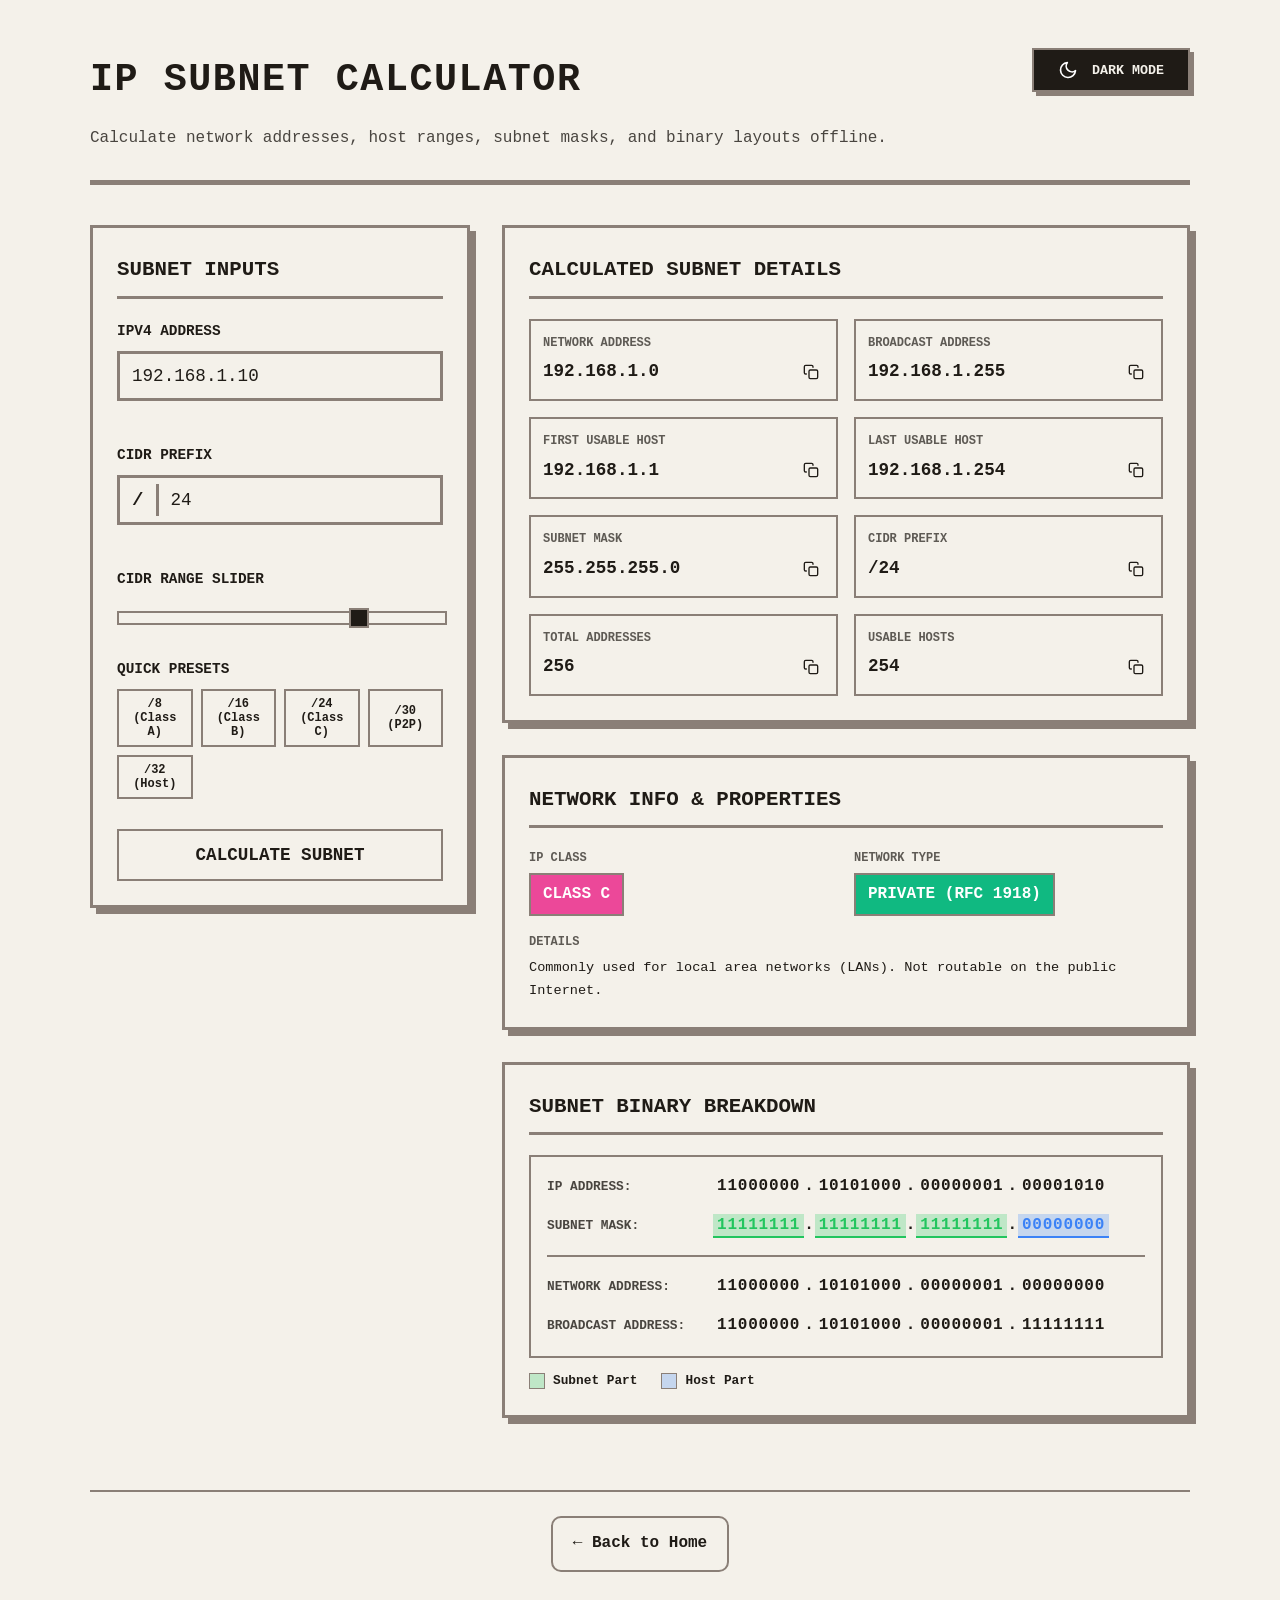
==== tools/ip-subnet-calculator/index.html @ fccee84a "fix: integrate IP subnet calculator with global theme system" ====
<!DOCTYPE html>
<html lang="en">
<head>
    <meta charset="UTF-8">
    <meta name="viewport" content="width=device-width, initial-scale=1.0">
    <title>IP Subnet Calculator - Project Toolsuite</title>
    <meta name="description" content="Offline-first IPv4 subnet calculator. Calculate network ranges, broadcast addresses, usable hosts, binary masks, and subnet metadata.">
    <meta property="og:title" content="IP Subnet Calculator - Project Toolsuite" />
    <meta property="og:description" content="Calculate subnet masks, network ranges, and IP address information quickly and accurately." />
    <meta property="og:image" content="https://cdn-icons-png.flaticon.com/512/3522/3522262.png" />
    <meta property="og:type" content="website" />
    <meta name="twitter:card" content="summary_large_image" />
    <meta name="twitter:title" content="IP Subnet Calculator - Project Toolsuite" />
    <meta name="twitter:description" content="Calculate subnet masks, network ranges, and IP address information quickly and accurately." />
    <link rel="stylesheet" href="/theme.css">
    <link rel="stylesheet" href="/tools/ip-subnet-calculator/style.css">
    <script src="/theme.js"></script>
</head>
<body>

<div class="container">
    <header>
        <div class="header-main">
            <h1>IP Subnet Calculator</h1>
            <p>Calculate network addresses, host ranges, subnet masks, and binary layouts offline.</p>
        </div>
        <button class="dark-mode-toggle" onclick="toggleTheme()" id="themeBtn">
            <span class="theme-option dark-mode-option hidden">
                <svg class="theme-icon-dark sun-icon" width="20" height="20" viewBox="0 0 24 24" fill="none" stroke="black" stroke-width="2" stroke-linecap="round" stroke-linejoin="round">
                    <circle cx="12" cy="12" r="5"></circle>
                    <line x1="12" y1="1" x2="12" y2="3"></line>
                    <line x1="12" y1="21" x2="12" y2="23"></line>
                    <line x1="4.22" y1="4.22" x2="5.64" y2="5.64"></line>
                    <line x1="18.36" y1="18.36" x2="19.78" y2="19.78"></line>
                    <line x1="1" y1="12" x2="3" y2="12"></line>
                    <line x1="21" y1="12" x2="23" y2="12"></line>
                    <line x1="4.22" y1="19.78" x2="5.64" y2="18.36"></line>
                    <line x1="18.36" y1="5.64" x2="19.78" y2="4.22"></line>
                </svg>
                LIGHT MODE
            </span>
            <span class="theme-option light-mode-option">
                <svg class="theme-icon moon-icon" width="20" height="20" viewBox="0 0 24 24" fill="none" stroke="white" stroke-width="2" stroke-linecap="round" stroke-linejoin="round">
                    <path d="M21 12.79A9 9 0 1 1 11.21 3 7 7 0 0 0 21 12.79z"></path>
                </svg>
                DARK MODE
            </span>
        </button>
    </header>

    <main class="calculator-layout">
        <!-- Input section -->
        <section class="card input-card">
            <h2 class="card-title">Subnet Inputs</h2>
            
            <div class="form-group">
                <label for="ipAddress" class="form-label">IPv4 Address</label>
                <input type="text" id="ipAddress" placeholder="e.g. 192.168.1.10" value="192.168.1.10" autocomplete="off" spellcheck="false">
                <span class="error-msg" id="ipError"></span>
            </div>

            <div class="form-group">
                <label for="cidrPrefix" class="form-label">CIDR Prefix</label>
                <div class="cidr-input-wrapper">
                    <span class="cidr-prefix-slash">/</span>
                    <input type="number" id="cidrPrefix" min="0" max="32" value="24">
                </div>
                <span class="error-msg" id="cidrError"></span>
            </div>

            <div class="form-group">
                <label class="form-label">CIDR Range Slider</label>
                <input type="range" id="cidrSlider" min="0" max="32" value="24" class="slider-control">
            </div>

            <div class="form-group">
                <label class="form-label">Quick Presets</label>
                <div class="presets-container">
                    <button type="button" class="preset-btn" data-value="8">/8 (Class A)</button>
                    <button type="button" class="preset-btn" data-value="16">/16 (Class B)</button>
                    <button type="button" class="preset-btn" data-value="24">/24 (Class C)</button>
                    <button type="button" class="preset-btn" data-value="30">/30 (P2P)</button>
                    <button type="button" class="preset-btn" data-value="32">/32 (Host)</button>
                </div>
            </div>

            <button type="button" id="calculateBtn" class="action-btn">Calculate Subnet</button>
        </section>

        <!-- Output section -->
        <div class="results-column">
            <!-- Summary Results Card -->
            <section class="card results-card" id="resultsCard">
                <h2 class="card-title">Calculated Subnet Details</h2>
                
                <div class="results-grid">
                    <div class="result-item">
                        <span class="result-label">Network Address</span>
                        <div class="result-value-wrapper">
                            <span id="resNetwork" class="result-value">192.168.1.0</span>
                            <button class="copy-btn" title="Copy to clipboard" data-target="resNetwork">
                                <svg width="16" height="16" viewBox="0 0 24 24" fill="none" stroke="currentColor" stroke-width="2" stroke-linecap="round" stroke-linejoin="round"><rect x="9" y="9" width="13" height="13" rx="2" ry="2"></rect><path d="M5 15H4a2 2 0 0 1-2-2V4a2 2 0 0 1 2-2h9a2 2 0 0 1 2 2v1"></path></svg>
                            </button>
                        </div>
                    </div>

                    <div class="result-item">
                        <span class="result-label">Broadcast Address</span>
                        <div class="result-value-wrapper">
                            <span id="resBroadcast" class="result-value">192.168.1.255</span>
                            <button class="copy-btn" title="Copy to clipboard" data-target="resBroadcast">
                                <svg width="16" height="16" viewBox="0 0 24 24" fill="none" stroke="currentColor" stroke-width="2" stroke-linecap="round" stroke-linejoin="round"><rect x="9" y="9" width="13" height="13" rx="2" ry="2"></rect><path d="M5 15H4a2 2 0 0 1-2-2V4a2 2 0 0 1 2-2h9a2 2 0 0 1 2 2v1"></path></svg>
                            </button>
                        </div>
                    </div>

                    <div class="result-item">
                        <span class="result-label">First Usable Host</span>
                        <div class="result-value-wrapper">
                            <span id="resFirstHost" class="result-value">192.168.1.1</span>
                            <button class="copy-btn" title="Copy to clipboard" data-target="resFirstHost">
                                <svg width="16" height="16" viewBox="0 0 24 24" fill="none" stroke="currentColor" stroke-width="2" stroke-linecap="round" stroke-linejoin="round"><rect x="9" y="9" width="13" height="13" rx="2" ry="2"></rect><path d="M5 15H4a2 2 0 0 1-2-2V4a2 2 0 0 1 2-2h9a2 2 0 0 1 2 2v1"></path></svg>
                            </button>
                        </div>
                    </div>

                    <div class="result-item">
                        <span class="result-label">Last Usable Host</span>
                        <div class="result-value-wrapper">
                            <span id="resLastHost" class="result-value">192.168.1.254</span>
                            <button class="copy-btn" title="Copy to clipboard" data-target="resLastHost">
                                <svg width="16" height="16" viewBox="0 0 24 24" fill="none" stroke="currentColor" stroke-width="2" stroke-linecap="round" stroke-linejoin="round"><rect x="9" y="9" width="13" height="13" rx="2" ry="2"></rect><path d="M5 15H4a2 2 0 0 1-2-2V4a2 2 0 0 1 2-2h9a2 2 0 0 1 2 2v1"></path></svg>
                            </button>
                        </div>
                    </div>

                    <div class="result-item">
                        <span class="result-label">Subnet Mask</span>
                        <div class="result-value-wrapper">
                            <span id="resSubnetMask" class="result-value">255.255.255.0</span>
                            <button class="copy-btn" title="Copy to clipboard" data-target="resSubnetMask">
                                <svg width="16" height="16" viewBox="0 0 24 24" fill="none" stroke="currentColor" stroke-width="2" stroke-linecap="round" stroke-linejoin="round"><rect x="9" y="9" width="13" height="13" rx="2" ry="2"></rect><path d="M5 15H4a2 2 0 0 1-2-2V4a2 2 0 0 1 2-2h9a2 2 0 0 1 2 2v1"></path></svg>
                            </button>
                        </div>
                    </div>

                    <div class="result-item">
                        <span class="result-label">CIDR Prefix</span>
                        <div class="result-value-wrapper">
                            <span id="resCidr" class="result-value">/24</span>
                            <button class="copy-btn" title="Copy to clipboard" data-target="resCidr">
                                <svg width="16" height="16" viewBox="0 0 24 24" fill="none" stroke="currentColor" stroke-width="2" stroke-linecap="round" stroke-linejoin="round"><rect x="9" y="9" width="13" height="13" rx="2" ry="2"></rect><path d="M5 15H4a2 2 0 0 1-2-2V4a2 2 0 0 1 2-2h9a2 2 0 0 1 2 2v1"></path></svg>
                            </button>
                        </div>
                    </div>

                    <div class="result-item">
                        <span class="result-label">Total Addresses</span>
                        <div class="result-value-wrapper">
                            <span id="resTotalHosts" class="result-value">256</span>
                            <button class="copy-btn" title="Copy to clipboard" data-target="resTotalHosts">
                                <svg width="16" height="16" viewBox="0 0 24 24" fill="none" stroke="currentColor" stroke-width="2" stroke-linecap="round" stroke-linejoin="round"><rect x="9" y="9" width="13" height="13" rx="2" ry="2"></rect><path d="M5 15H4a2 2 0 0 1-2-2V4a2 2 0 0 1 2-2h9a2 2 0 0 1 2 2v1"></path></svg>
                            </button>
                        </div>
                    </div>

                    <div class="result-item">
                        <span class="result-label">Usable Hosts</span>
                        <div class="result-value-wrapper">
                            <span id="resUsableHosts" class="result-value">254</span>
                            <button class="copy-btn" title="Copy to clipboard" data-target="resUsableHosts">
                                <svg width="16" height="16" viewBox="0 0 24 24" fill="none" stroke="currentColor" stroke-width="2" stroke-linecap="round" stroke-linejoin="round"><rect x="9" y="9" width="13" height="13" rx="2" ry="2"></rect><path d="M5 15H4a2 2 0 0 1-2-2V4a2 2 0 0 1 2-2h9a2 2 0 0 1 2 2v1"></path></svg>
                            </button>
                        </div>
                    </div>
                </div>
            </section>

            <!-- Metadata Cards (Class & Designation) -->
            <section class="card meta-card" id="metaCard">
                <h2 class="card-title">Network Info & Properties</h2>
                <div class="meta-grid">
                    <div class="meta-item">
                        <span class="meta-label">IP Class</span>
                        <span id="metaClass" class="meta-value-badge class-c">Class C</span>
                    </div>
                    <div class="meta-item">
                        <span class="meta-label">Network Type</span>
                        <span id="metaScope" class="meta-value-badge type-private">Private (RFC 1918)</span>
                    </div>
                    <div class="meta-item full-width">
                        <span class="meta-label">Details</span>
                        <span id="metaDescription" class="meta-value-text">Commonly used for local area networks (LANs). Not routable on the public Internet.</span>
                    </div>
                </div>
            </section>

            <!-- Special Networks explanation box (dynamically shown or tailored) -->
            <section class="card edge-case-card hidden" id="edgeCaseCard">
                <h2 class="card-title info-title">
                    <svg width="18" height="18" viewBox="0 0 24 24" fill="none" stroke="currentColor" stroke-width="2.5" stroke-linecap="round" stroke-linejoin="round"><circle cx="12" cy="12" r="10"></circle><line x1="12" y1="16" x2="12" y2="12"></line><line x1="12" y1="8" x2="12.01" y2="8"></line></svg>
                    Special Network Node
                </h2>
                <p id="edgeCaseExplanation" class="edge-explanation-text">
                    For /31 networks, RFC 3021 applies. Standard network and broadcast addresses are eliminated, making both addresses usable hosts for point-to-point links.
                </p>
            </section>

            <!-- Binary Visualization -->
            <section class="card binary-card" id="binaryCard">
                <h2 class="card-title">Subnet Binary Breakdown</h2>
                <div class="binary-visualizer">
                    <div class="binary-row">
                        <span class="binary-label">IP Address:</span>
                        <div class="binary-octets" id="binIp">
                            <span>11000000</span>.<span>10101000</span>.<span>00000001</span>.<span>00001010</span>
                        </div>
                    </div>
                    <div class="binary-row">
                        <span class="binary-label">Subnet Mask:</span>
                        <div class="binary-octets" id="binMask">
                            <span class="mask-bits">11111111</span>.<span class="mask-bits">11111111</span>.<span class="mask-bits">11111111</span>.<span class="host-bits">00000000</span>
                        </div>
                    </div>
                    <div class="binary-row divider-row"></div>
                    <div class="binary-row">
                        <span class="binary-label">Network Address:</span>
                        <div class="binary-octets" id="binNetwork">
                            <span>11000000</span>.<span>10101000</span>.<span>00000001</span>.<span>00000000</span>
                        </div>
                    </div>
                    <div class="binary-row">
                        <span class="binary-label">Broadcast Address:</span>
                        <div class="binary-octets" id="binBroadcast">
                            <span>11000000</span>.<span>10101000</span>.<span>00000001</span>.<span>11111111</span>
                        </div>
                    </div>
                </div>
                <div class="binary-legend">
                    <div class="legend-item"><span class="legend-box mask-bits"></span> Subnet Part</div>
                    <div class="legend-item"><span class="legend-box host-bits"></span> Host Part</div>
                </div>
            </section>
        </div>
    </main>

    <footer>
        <a href="../../index.html">&larr; Back to Home</a>
    </footer>
</div>

<div id="copyToast" class="toast hidden">Copied to clipboard!</div>
<script src="/tools/ip-subnet-calculator/script.js"></script>
</body>
</html>
---- theme.css ----
* {
  transition:
    background-color 0.25s ease,
    color 0.25s ease,
    border-color 0.25s ease,
    box-shadow 0.25s ease,
    transform 0.25s ease;
}

:root {
  --bg: #f4f1ea;

  --surface: #faf7f2;
  --surface-2: #e7ddd1;

  --text: #1f1b16;
  --muted: #6e6761;

  --border: #8a7f77;

  --shadow: rgba(15, 23, 42, 0.12);

  --card-hover: #1f1b16;
}

body.dark-mode,
.dark-mode {
  --bg: #0f172a;

  --surface: #172033;
  --surface-2: #243247;

  --text: #f8fafc;
  --muted: #94a3b8;

  --border: #475569;

  --shadow: rgba(0, 0, 0, 0.35);

  --card-hover: #60a5fa;
}

.dark-mode-toggle {
  position: absolute;
  top: 0;
  right: 0;
  background: var(--text);
  color: var(--bg);
  border: 2px solid var(--border);
  padding: 10px 24px;
  font-family: inherit;
  font-weight: 900;
  cursor: pointer;
  text-transform: uppercase;
  box-shadow: 4px 4px 0px var(--border);
  transition: transform 0.1s;
  display: flex;
  align-items: center;
  justify-content: center;
  gap: 8px;
}

.dark-mode-toggle:hover {
  transform: translateY(-3px);

  box-shadow:
    0 10px 20px var(--shadow);
}

.theme-icon {
  width: 20px;
  height: 20px;
  display: inline-block;
  vertical-align: middle;
  margin-right: 8px;
  transition: opacity 0.3s ease;
  stroke: white;
  fill: none;
}

.theme-icon,
.theme-icon-dark {
  transition:
    opacity 0.3s ease,
    transform 0.2s ease;
}

.dark-mode-toggle:hover .theme-icon,
.dark-mode-toggle:hover .theme-icon-dark {
  transform: rotate(8deg);
}

.theme-icon-dark {
  width: 20px;
  height: 20px;
  display: inline-block;
  vertical-align: middle;
  margin-right: 8px;
  transition: opacity 0.3s ease;
  stroke: black;
  fill: none;
}

.theme-option {
  display: flex;
  align-items: center;
  gap: 6px;
}

.theme-option.hidden {
  display: none !important;
}

.dark-mode-toggle:focus-visible,
.tag-item:focus-visible,
.tool-link:focus-visible,
#toolSearch:focus-visible,
.mini-cta-buttons a:focus-visible,
footer a:focus-visible {
  outline: 3px solid var(--text);
  outline-offset: 3px;
}

/* Recent Tools Sidebar */
.recent-sidebar {
  background: var(--surface);
  border-radius: 12px;
  padding: 1rem;
  border: 2px solid var(--border);
  height: fit-content;
  position: sticky;
  top: 20px;
}
.recent-sidebar h3 {
  font-size: 1rem;
  margin-top: 0;
  margin-bottom: 0.8rem;
  text-transform: uppercase;
  letter-spacing: 0.05em;
  border-bottom: 2px solid var(--border);
  display: inline-block;
  padding-right: 8px;
}
.recent-tools-ul {
  list-style: none;
  padding-left: 0;
  margin: 0;
}
.recent-tools-ul li {
  margin-bottom: 0.6rem;
}
.recent-tools-ul a {
  color: var(--text);
  text-decoration: none;
  font-size: 0.9rem;
  display: block;
  padding: 4px 0;
  transition: 0.2s;
  border-bottom: 1px dotted var(--border);
}
.recent-tools-ul a:hover {
  color: #7c3aed;
  transform: translateX(4px);
}
.recent-placeholder {
  color: var(--muted);
  font-style: italic;
  font-size: 0.85rem;
  margin: 0;
}
/* Responsive: on mobile recent sidebar will stack normally */
@media (max-width: 850px) {
  .recent-sidebar {
    position: static;
    margin-top: 20px;
  }
}
---- tools/ip-subnet-calculator/style.css ----
/* IP Subnet Calculator Specific Styles */

:root {
    --subnet-color: #22c55e;
    --host-color: #3b82f6;
    --card-bg: var(--bg);
}

body {
    font-family: 'Courier New', Courier, monospace;
    background-color: var(--bg);
    color: var(--text);
    line-height: 1.7;
    margin: 0;
    padding: 0;
    transition: background-color 0.3s, color 0.3s;
}

.container {
    max-width: 1100px;
    margin: 0 auto;
    padding: 48px 28px;
}

header {
    border-bottom: 5px solid var(--border);
    padding-bottom: 28px;
    margin-bottom: 40px;
    position: relative;
    display: flex;
    justify-content: space-between;
    align-items: flex-start;
    flex-wrap: wrap;
    gap: 20px;
}

.header-main {
    flex: 1;
    min-width: 280px;
}

h1 {
    font-size: 2.4rem;
    text-transform: uppercase;
    margin: 0 0 12px;
    letter-spacing: 0.04em;
}

header p {
    margin: 0;
    opacity: 0.8;
    font-size: 1rem;
}

/* Base Card Styling */
.card {
    border: 3px solid var(--border);
    padding: 24px;
    margin-bottom: 24px;
    background: var(--card-bg);
    box-shadow: 6px 6px 0px var(--border);
    transition: transform 0.2s, box-shadow 0.2s;
}

.card-title {
    margin-top: 0;
    margin-bottom: 20px;
    font-size: 1.3rem;
    text-transform: uppercase;
    border-bottom: 3px solid var(--border);
    padding-bottom: 8px;
    display: flex;
    align-items: center;
    gap: 8px;
}

/* Calculator Grid Layout */
.calculator-layout {
    display: grid;
    grid-template-columns: 380px 1fr;
    gap: 32px;
    align-items: start;
}

/* Form Controls */
.form-group {
    margin-bottom: 20px;
}

.form-label {
    display: block;
    font-weight: 900;
    text-transform: uppercase;
    margin-bottom: 8px;
    font-size: 0.9rem;
}

input[type="text"],
input[type="number"] {
    width: 100%;
    padding: 12px;
    font-family: inherit;
    font-size: 1.1rem;
    border: 3px solid var(--border);
    background: transparent;
    color: inherit;
    box-sizing: border-box;
    outline: none;
    transition: background-color 0.2s;
}

input[type="text"]:focus,
input[type="number"]:focus {
    background: var(--tag-bg);
}

.cidr-input-wrapper {
    display: flex;
    align-items: center;
    border: 3px solid var(--border);
}

.cidr-prefix-slash {
    font-weight: 900;
    font-size: 1.2rem;
    padding: 0 12px;
    background: var(--tag-bg);
    border-right: 3px solid var(--border);
    height: 100%;
    display: flex;
    align-items: center;
    user-select: none;
}

.cidr-input-wrapper input[type="number"] {
    border: none;
    flex-grow: 1;
}

/* Slider Custom Styling */
.slider-control {
    -webkit-appearance: none;
    appearance: none;
    width: 100%;
    height: 10px;
    border: 2px solid var(--border);
    background: var(--tag-bg);
    outline: none;
    margin: 12px 0;
}

.slider-control::-webkit-slider-thumb {
    -webkit-appearance: none;
    appearance: none;
    width: 20px;
    height: 20px;
    border: 2px solid var(--border);
    background: var(--text);
    cursor: pointer;
    transition: transform 0.1s;
}

.slider-control::-webkit-slider-thumb:active {
    transform: scale(1.2);
}

/* Quick presets buttons */
.presets-container {
    display: grid;
    grid-template-columns: repeat(auto-fit, minmax(65px, 1fr));
    gap: 8px;
    margin-top: 8px;
}

.preset-btn {
    padding: 6px 4px;
    font-family: inherit;
    font-size: 0.75rem;
    font-weight: bold;
    border: 2px solid var(--border);
    background: var(--tag-bg);
    color: var(--text);
    cursor: pointer;
    transition: all 0.1s;
    text-align: center;
}

.preset-btn:hover {
    background: var(--text);
    color: var(--bg);
}

.preset-btn.active {
    background: var(--text);
    color: var(--bg);
}

/* Action Button */
.action-btn {
    width: 100%;
    padding: 14px;

    font-family: inherit;
    font-size: 1.1rem;
    font-weight: 700;
    text-transform: uppercase;

    background: var(--bg);
    color: var(--text);
    border: 2px solid var(--border);

    cursor: pointer;
    transition: all 0.2s ease;
    margin-top: 10px;
}

.action-btn:hover {
    background: var(--text);
    color: var(--bg);
    transform: translateY(-2px);
}

.action-btn:active {
    transform: translateY(0);
}

.action-btn:focus-visible {
    outline: 2px solid var(--text);
    outline-offset: 3px;
}

/* Errors */
.error-msg {
    color: #ff4d4d;
    font-size: 0.8rem;
    display: block;
    margin-top: 6px;
    min-height: 1.2em;
    font-weight: bold;
}

/* Results section */
.results-column {
    display: flex;
    flex-direction: column;
    gap: 8px;
}

.results-grid {
    display: grid;
    grid-template-columns: repeat(2, 1fr);
    gap: 16px;
}

.result-item {
    border: 2px solid var(--border);
    padding: 12px;
    background: var(--tag-bg);
}

.result-label {
    display: block;
    font-size: 0.75rem;
    text-transform: uppercase;
    opacity: 0.7;
    font-weight: bold;
    margin-bottom: 4px;
}

.result-value-wrapper {
    display: flex;
    justify-content: space-between;
    align-items: center;
    gap: 8px;
}

.result-value {
    font-size: 1.1rem;
    font-weight: bold;
    word-break: break-all;
}

/* Copy Buttons */
.copy-btn {
    background: transparent;
    border: none;
    color: var(--text);
    cursor: pointer;
    padding: 4px;
    display: flex;
    align-items: center;
    justify-content: center;
    border: 1px solid transparent;
    transition: all 0.1s;
}

.copy-btn:hover {
    border-color: var(--border);
    background: var(--bg);
}

.copy-btn:active {
    transform: scale(0.9);
}

/* Metadata properties */
.meta-grid {
    display: grid;
    grid-template-columns: repeat(2, 1fr);
    gap: 16px;
}

.meta-item {
    display: flex;
    flex-direction: column;
    gap: 4px;
}

.meta-item.full-width {
    grid-column: 1 / -1;
}

.meta-label {
    font-size: 0.75rem;
    text-transform: uppercase;
    opacity: 0.7;
    font-weight: bold;
}

.meta-value-badge {
    padding: 6px 12px;
    border: 2px solid var(--border);
    font-weight: bold;
    text-transform: uppercase;
    text-align: center;
    display: inline-block;
    width: fit-content;
}

.meta-value-text {
    font-size: 0.85rem;
}

/* Class Badges */
.class-a { background-color: #3b82f6; color: white; }
.class-b { background-color: #8b5cf6; color: white; }
.class-c { background-color: #ec4899; color: white; }
.class-d { background-color: #f59e0b; color: black; }
.class-e { background-color: #6b7280; color: white; }

/* Network type Badges */
.type-private { background-color: #10b981; color: white; }
.type-public { background-color: #6366f1; color: white; }
.type-loopback { background-color: #ef4444; color: white; }
.type-special { background-color: #14b8a6; color: white; }

/* Edge Case Explanation Card */
.edge-case-card {
    background-color: #fef3c7;
    color: #92400e;
    border-color: #f59e0b;
}

.edge-case-card .card-title {
    color: #92400e;
    border-bottom-color: #f59e0b;
}

.info-title svg {
    vertical-align: middle;
}

.edge-explanation-text {
    margin: 0;
    font-size: 0.9rem;
    line-height: 1.6;
}

/* Dark mode adjustments for Edge Case Card */
body.dark-mode .edge-case-card {
    background-color: #78350f;
    color: #fef3c7;
    border-color: #f59e0b;
}
body.dark-mode .edge-case-card .card-title {
    color: #fef3c7;
    border-bottom-color: #f59e0b;
}

/* Binary visualizer */
.binary-visualizer {
    display: flex;
    flex-direction: column;
    gap: 12px;
    font-family: inherit;
    background: var(--tag-bg);
    border: 2px solid var(--border);
    padding: 16px;
    overflow-x: auto;
}

.binary-row {
    display: flex;
    align-items: center;
    gap: 16px;
    white-space: nowrap;
    min-width: 480px;
}

.binary-label {
    width: 150px;
    font-size: 0.8rem;
    text-transform: uppercase;
    font-weight: bold;
    opacity: 0.8;
}

.binary-octets {
    font-size: 1rem;
    font-weight: bold;
    letter-spacing: 0.05em;
}

.binary-octets span {
    padding: 2px 4px;
}

.mask-bits {
    background-color: rgba(34, 197, 94, 0.25);
    color: var(--subnet-color);
    border-bottom: 2px solid var(--subnet-color);
}

.host-bits {
    background-color: rgba(59, 130, 246, 0.25);
    color: var(--host-color);
    border-bottom: 2px solid var(--host-color);
}

.divider-row {
    height: 2px;
    background: var(--border);
    margin: 4px 0;
}

.binary-legend {
    display: flex;
    gap: 24px;
    margin-top: 12px;
    font-size: 0.8rem;
    font-weight: bold;
}

.legend-item {
    display: flex;
    align-items: center;
    gap: 8px;
}

.legend-box {
    width: 14px;
    height: 14px;
    display: inline-block;
    border: 1px solid var(--border);
}

/* Toast alert */
.toast {
    position: fixed;
    bottom: 24px;
    right: 24px;
    background: var(--text);
    color: var(--bg);
    border: 3px solid var(--border);
    padding: 12px 24px;
    font-weight: bold;
    text-transform: uppercase;
    box-shadow: 4px 4px 0px var(--border);
    z-index: 1000;
    transition: opacity 0.3s, transform 0.3s;
}

.hidden {
    display: none !important;
}

/* Footer link formatting */
footer {
    margin-top: 3rem;
    padding-top: 1.5rem;
    border-top: 2px solid var(--border);
    display: flex;
    justify-content: center;
}

footer a {
    display: inline-flex;
    align-items: center;
    gap: 0.5rem;

    padding: 0.75rem 1.25rem;
    border: 2px solid var(--border);
    border-radius: 10px;

    background: var(--bg);
    color: var(--text);

    text-decoration: none;
    font-weight: 600;

    transition: all 0.2s ease;
}

footer a:hover {
    background: var(--text);
    color: var(--bg);
    transform: translateY(-2px);
}

footer a:focus-visible {
    outline: 2px solid var(--text);
    outline-offset: 3px;
}


/* Responsive adjustment */
@media (max-width: 900px) {
    .calculator-layout {
        grid-template-columns: 1fr;
    }
    .results-grid {
        grid-template-columns: 1fr;
    }
}

@media (max-width: 500px) {
    .container {
        padding: 24px 12px;
    }
    h1 {
        font-size: 1.8rem;
    }
    .binary-row {
        flex-direction: column;
        align-items: flex-start;
        gap: 4px;
        border-bottom: 1px dashed var(--border);
        padding-bottom: 8px;
    }
    .binary-row.divider-row {
        display: none;
    }
    .binary-label {
        width: auto;
    }
}
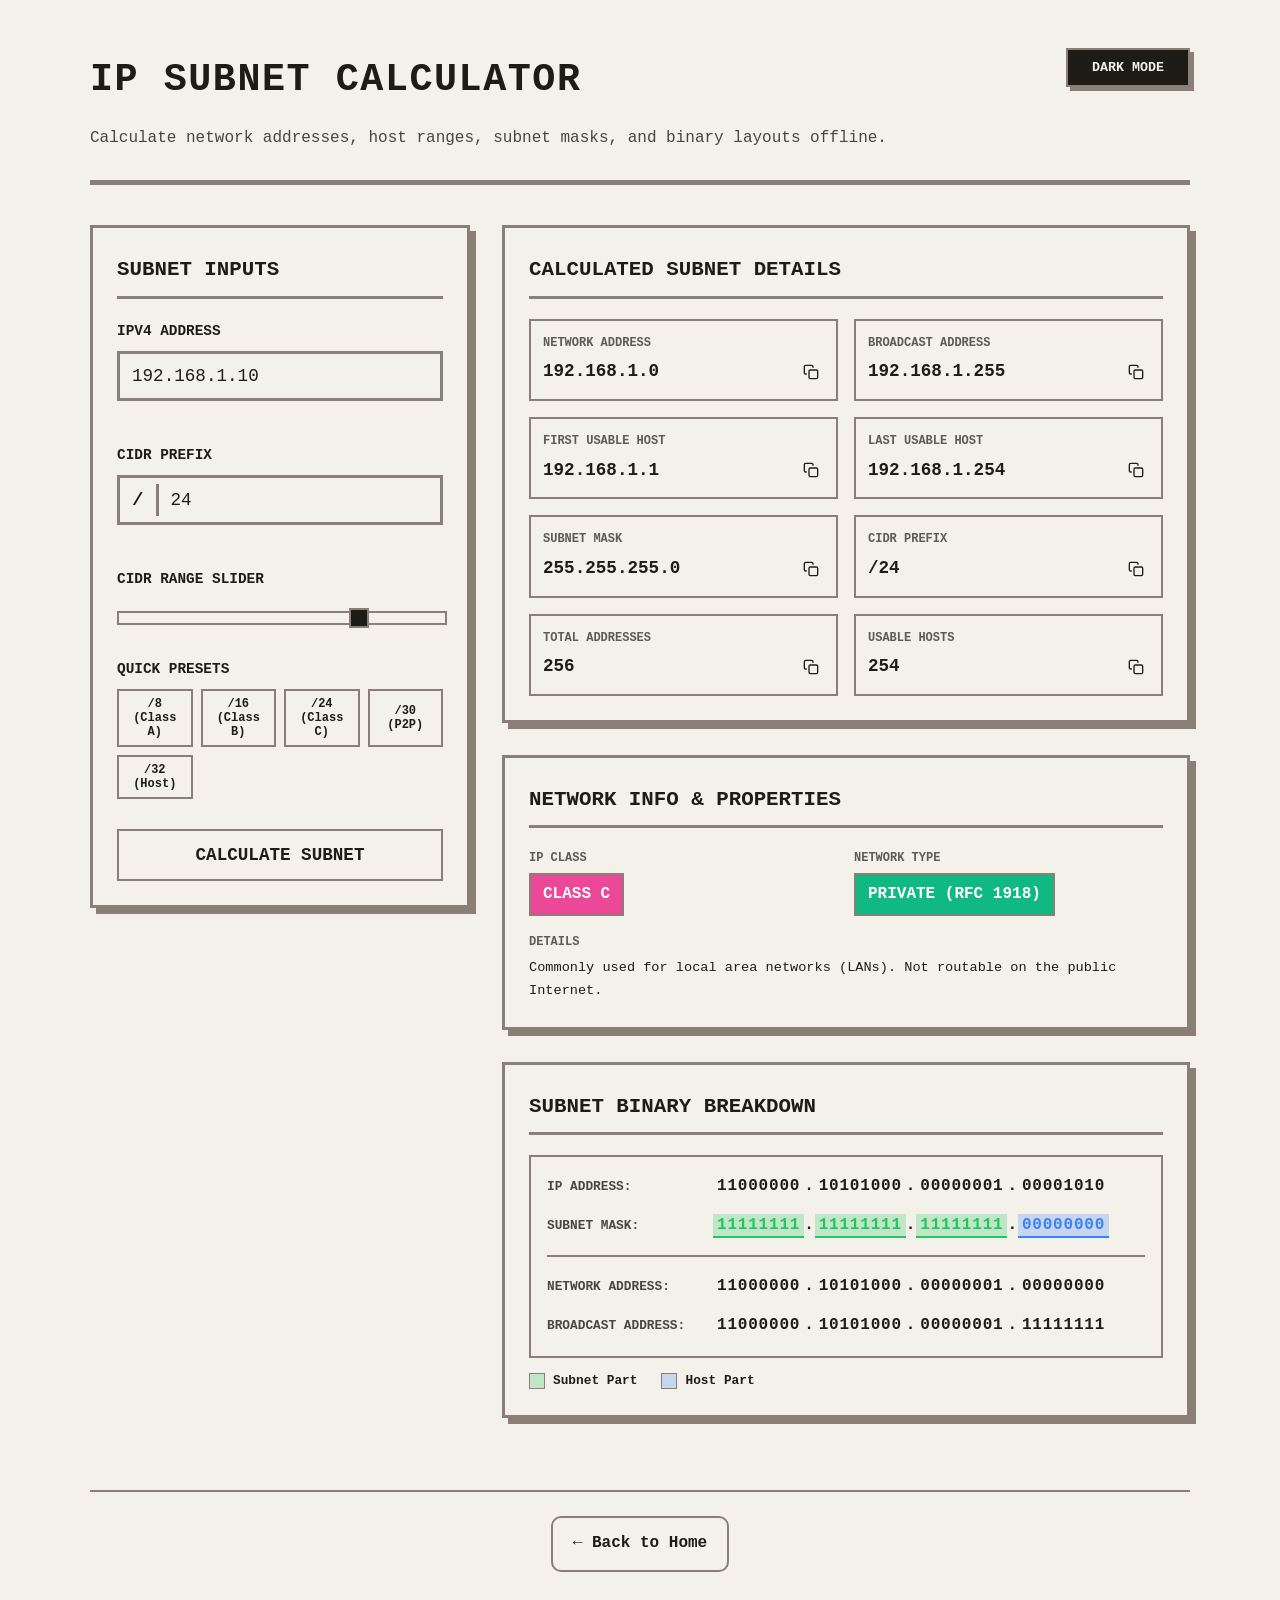
==== commit 7140dcab: "feat: standardize theme toggle placement across all pages" ====
--- a/tools/ip-subnet-calculator/index.html
+++ b/tools/ip-subnet-calculator/index.html
@@ -24,9 +24,7 @@
             <h1>IP Subnet Calculator</h1>
             <p>Calculate network addresses, host ranges, subnet masks, and binary layouts offline.</p>
         </div>
-        <button class="dark-mode-toggle" onclick="toggleTheme()" id="themeBtn">
-            <span class="theme-option dark-mode-option hidden">
-                <svg class="theme-icon-dark sun-icon" width="20" height="20" viewBox="0 0 24 24" fill="none" stroke="black" stroke-width="2" stroke-linecap="round" stroke-linejoin="round">
+                    <button id="themeBtn" class="dark-mode-toggle" onclick="toggleTheme()">DARK MODE</button>
                     <circle cx="12" cy="12" r="5"></circle>
                     <line x1="12" y1="1" x2="12" y2="3"></line>
                     <line x1="12" y1="21" x2="12" y2="23"></line>
@@ -36,15 +34,7 @@
                     <line x1="21" y1="12" x2="23" y2="12"></line>
                     <line x1="4.22" y1="19.78" x2="5.64" y2="18.36"></line>
                     <line x1="18.36" y1="5.64" x2="19.78" y2="4.22"></line>
-                </svg>
-                LIGHT MODE
-            </span>
-            <span class="theme-option light-mode-option">
-                <svg class="theme-icon moon-icon" width="20" height="20" viewBox="0 0 24 24" fill="none" stroke="white" stroke-width="2" stroke-linecap="round" stroke-linejoin="round">
-                    <path d="M21 12.79A9 9 0 1 1 11.21 3 7 7 0 0 0 21 12.79z"></path>
-                </svg>
-                DARK MODE
-            </span>
+
         </button>
     </header>
 
@@ -98,7 +88,7 @@
                         <span class="result-label">Network Address</span>
                         <div class="result-value-wrapper">
                             <span id="resNetwork" class="result-value">192.168.1.0</span>
-                            <button class="copy-btn" title="Copy to clipboard" data-target="resNetwork">
+                            <button class="copy-btn" aria-label="Copy network address" title="Copy to clipboard" data-target="resNetwork">
                                 <svg width="16" height="16" viewBox="0 0 24 24" fill="none" stroke="currentColor" stroke-width="2" stroke-linecap="round" stroke-linejoin="round"><rect x="9" y="9" width="13" height="13" rx="2" ry="2"></rect><path d="M5 15H4a2 2 0 0 1-2-2V4a2 2 0 0 1 2-2h9a2 2 0 0 1 2 2v1"></path></svg>
                             </button>
                         </div>
@@ -108,7 +98,7 @@
                         <span class="result-label">Broadcast Address</span>
                         <div class="result-value-wrapper">
                             <span id="resBroadcast" class="result-value">192.168.1.255</span>
-                            <button class="copy-btn" title="Copy to clipboard" data-target="resBroadcast">
+                            <button class="copy-btn" aria-label="Copy broadcast address" title="Copy to clipboard" data-target="resBroadcast">
                                 <svg width="16" height="16" viewBox="0 0 24 24" fill="none" stroke="currentColor" stroke-width="2" stroke-linecap="round" stroke-linejoin="round"><rect x="9" y="9" width="13" height="13" rx="2" ry="2"></rect><path d="M5 15H4a2 2 0 0 1-2-2V4a2 2 0 0 1 2-2h9a2 2 0 0 1 2 2v1"></path></svg>
                             </button>
                         </div>
@@ -118,7 +108,7 @@
                         <span class="result-label">First Usable Host</span>
                         <div class="result-value-wrapper">
                             <span id="resFirstHost" class="result-value">192.168.1.1</span>
-                            <button class="copy-btn" title="Copy to clipboard" data-target="resFirstHost">
+                            <button class="copy-btn" aria-label="Copy first host address" title="Copy to clipboard" data-target="resFirstHost">
                                 <svg width="16" height="16" viewBox="0 0 24 24" fill="none" stroke="currentColor" stroke-width="2" stroke-linecap="round" stroke-linejoin="round"><rect x="9" y="9" width="13" height="13" rx="2" ry="2"></rect><path d="M5 15H4a2 2 0 0 1-2-2V4a2 2 0 0 1 2-2h9a2 2 0 0 1 2 2v1"></path></svg>
                             </button>
                         </div>
@@ -128,7 +118,7 @@
                         <span class="result-label">Last Usable Host</span>
                         <div class="result-value-wrapper">
                             <span id="resLastHost" class="result-value">192.168.1.254</span>
-                            <button class="copy-btn" title="Copy to clipboard" data-target="resLastHost">
+                            <button class="copy-btn" aria-label="Copy last host address" title="Copy to clipboard" data-target="resLastHost">
                                 <svg width="16" height="16" viewBox="0 0 24 24" fill="none" stroke="currentColor" stroke-width="2" stroke-linecap="round" stroke-linejoin="round"><rect x="9" y="9" width="13" height="13" rx="2" ry="2"></rect><path d="M5 15H4a2 2 0 0 1-2-2V4a2 2 0 0 1 2-2h9a2 2 0 0 1 2 2v1"></path></svg>
                             </button>
                         </div>
@@ -138,7 +128,7 @@
                         <span class="result-label">Subnet Mask</span>
                         <div class="result-value-wrapper">
                             <span id="resSubnetMask" class="result-value">255.255.255.0</span>
-                            <button class="copy-btn" title="Copy to clipboard" data-target="resSubnetMask">
+                            <button class="copy-btn" aria-label="Copy subnet mask" title="Copy to clipboard" data-target="resSubnetMask">
                                 <svg width="16" height="16" viewBox="0 0 24 24" fill="none" stroke="currentColor" stroke-width="2" stroke-linecap="round" stroke-linejoin="round"><rect x="9" y="9" width="13" height="13" rx="2" ry="2"></rect><path d="M5 15H4a2 2 0 0 1-2-2V4a2 2 0 0 1 2-2h9a2 2 0 0 1 2 2v1"></path></svg>
                             </button>
                         </div>
@@ -148,7 +138,7 @@
                         <span class="result-label">CIDR Prefix</span>
                         <div class="result-value-wrapper">
                             <span id="resCidr" class="result-value">/24</span>
-                            <button class="copy-btn" title="Copy to clipboard" data-target="resCidr">
+                            <button class="copy-btn" aria-label="Copy CIDR notation" title="Copy to clipboard" data-target="resCidr">
                                 <svg width="16" height="16" viewBox="0 0 24 24" fill="none" stroke="currentColor" stroke-width="2" stroke-linecap="round" stroke-linejoin="round"><rect x="9" y="9" width="13" height="13" rx="2" ry="2"></rect><path d="M5 15H4a2 2 0 0 1-2-2V4a2 2 0 0 1 2-2h9a2 2 0 0 1 2 2v1"></path></svg>
                             </button>
                         </div>
@@ -158,7 +148,7 @@
                         <span class="result-label">Total Addresses</span>
                         <div class="result-value-wrapper">
                             <span id="resTotalHosts" class="result-value">256</span>
-                            <button class="copy-btn" title="Copy to clipboard" data-target="resTotalHosts">
+                            <button class="copy-btn" aria-label="Copy total hosts" title="Copy to clipboard" data-target="resTotalHosts">
                                 <svg width="16" height="16" viewBox="0 0 24 24" fill="none" stroke="currentColor" stroke-width="2" stroke-linecap="round" stroke-linejoin="round"><rect x="9" y="9" width="13" height="13" rx="2" ry="2"></rect><path d="M5 15H4a2 2 0 0 1-2-2V4a2 2 0 0 1 2-2h9a2 2 0 0 1 2 2v1"></path></svg>
                             </button>
                         </div>
@@ -168,7 +158,7 @@
                         <span class="result-label">Usable Hosts</span>
                         <div class="result-value-wrapper">
                             <span id="resUsableHosts" class="result-value">254</span>
-                            <button class="copy-btn" title="Copy to clipboard" data-target="resUsableHosts">
+                            <button class="copy-btn" aria-label="Copy usable hosts" title="Copy to clipboard" data-target="resUsableHosts">
                                 <svg width="16" height="16" viewBox="0 0 24 24" fill="none" stroke="currentColor" stroke-width="2" stroke-linecap="round" stroke-linejoin="round"><rect x="9" y="9" width="13" height="13" rx="2" ry="2"></rect><path d="M5 15H4a2 2 0 0 1-2-2V4a2 2 0 0 1 2-2h9a2 2 0 0 1 2 2v1"></path></svg>
                             </button>
                         </div>
